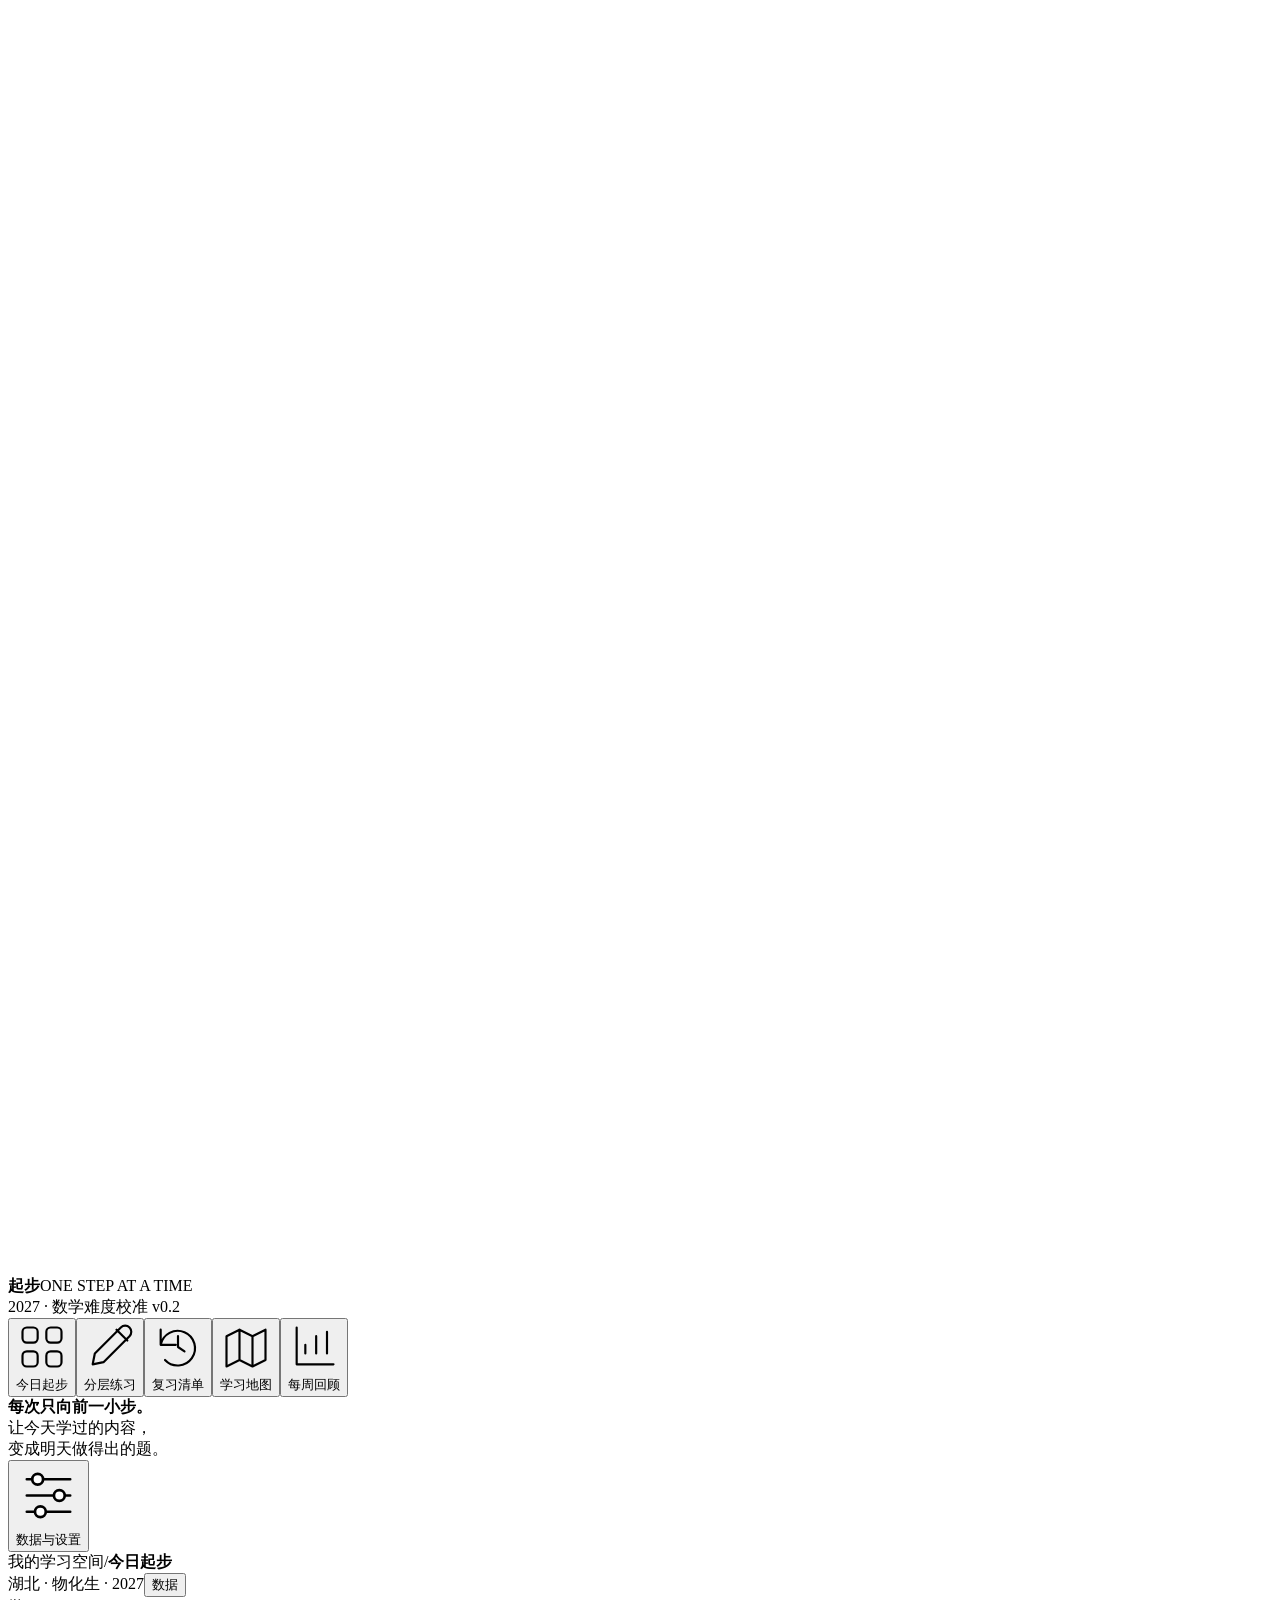
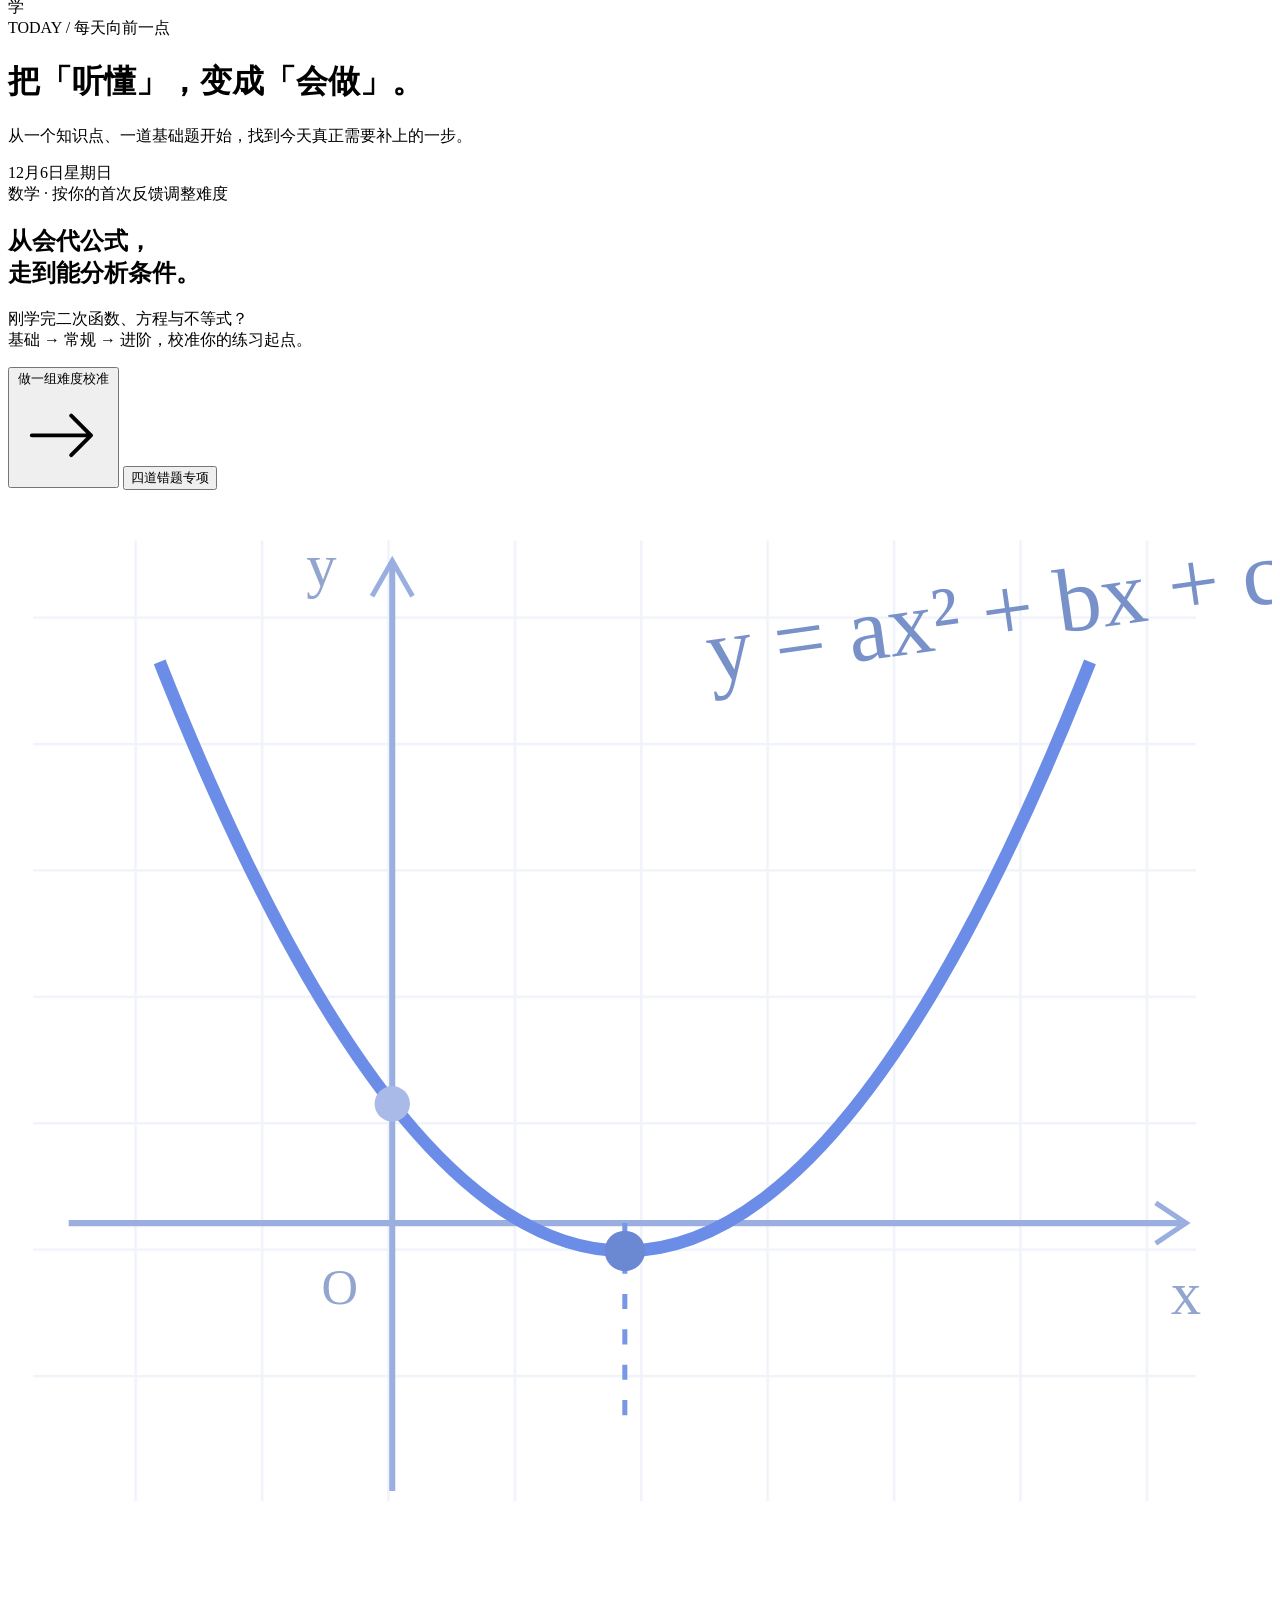
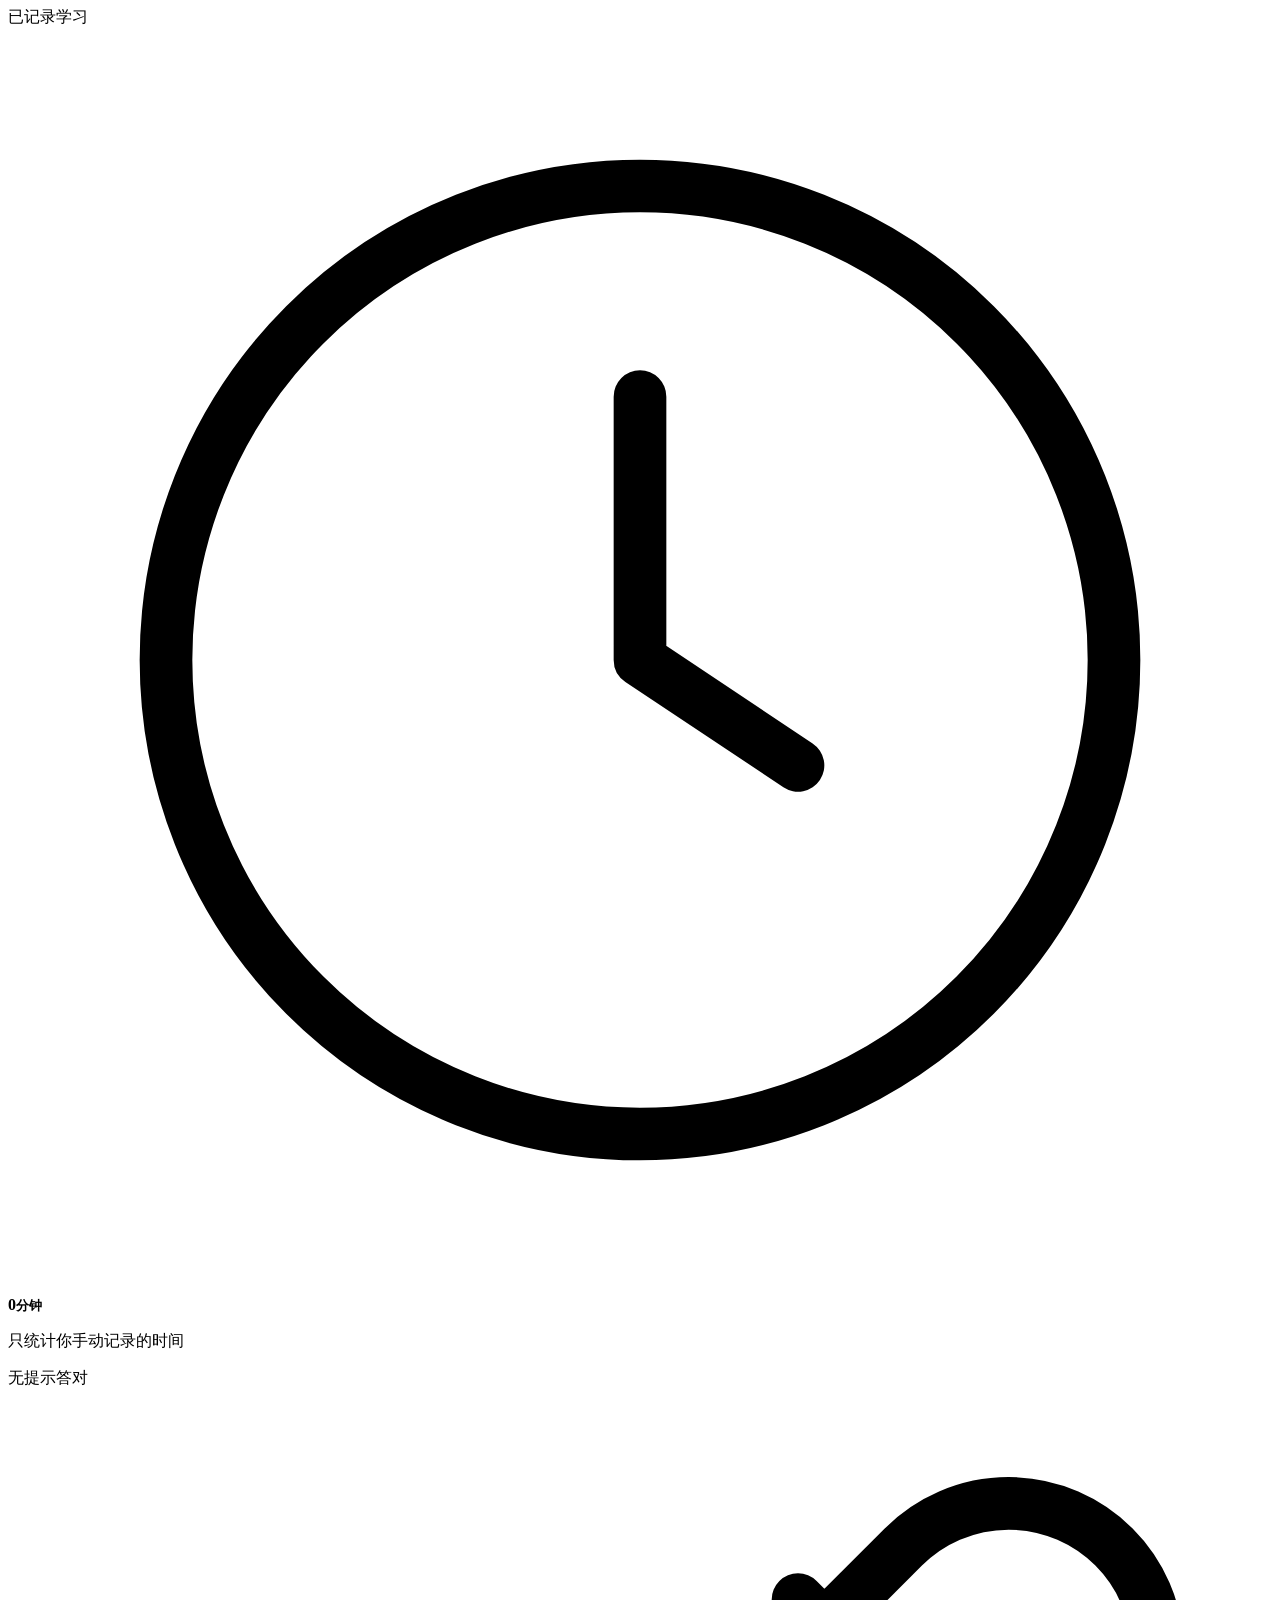
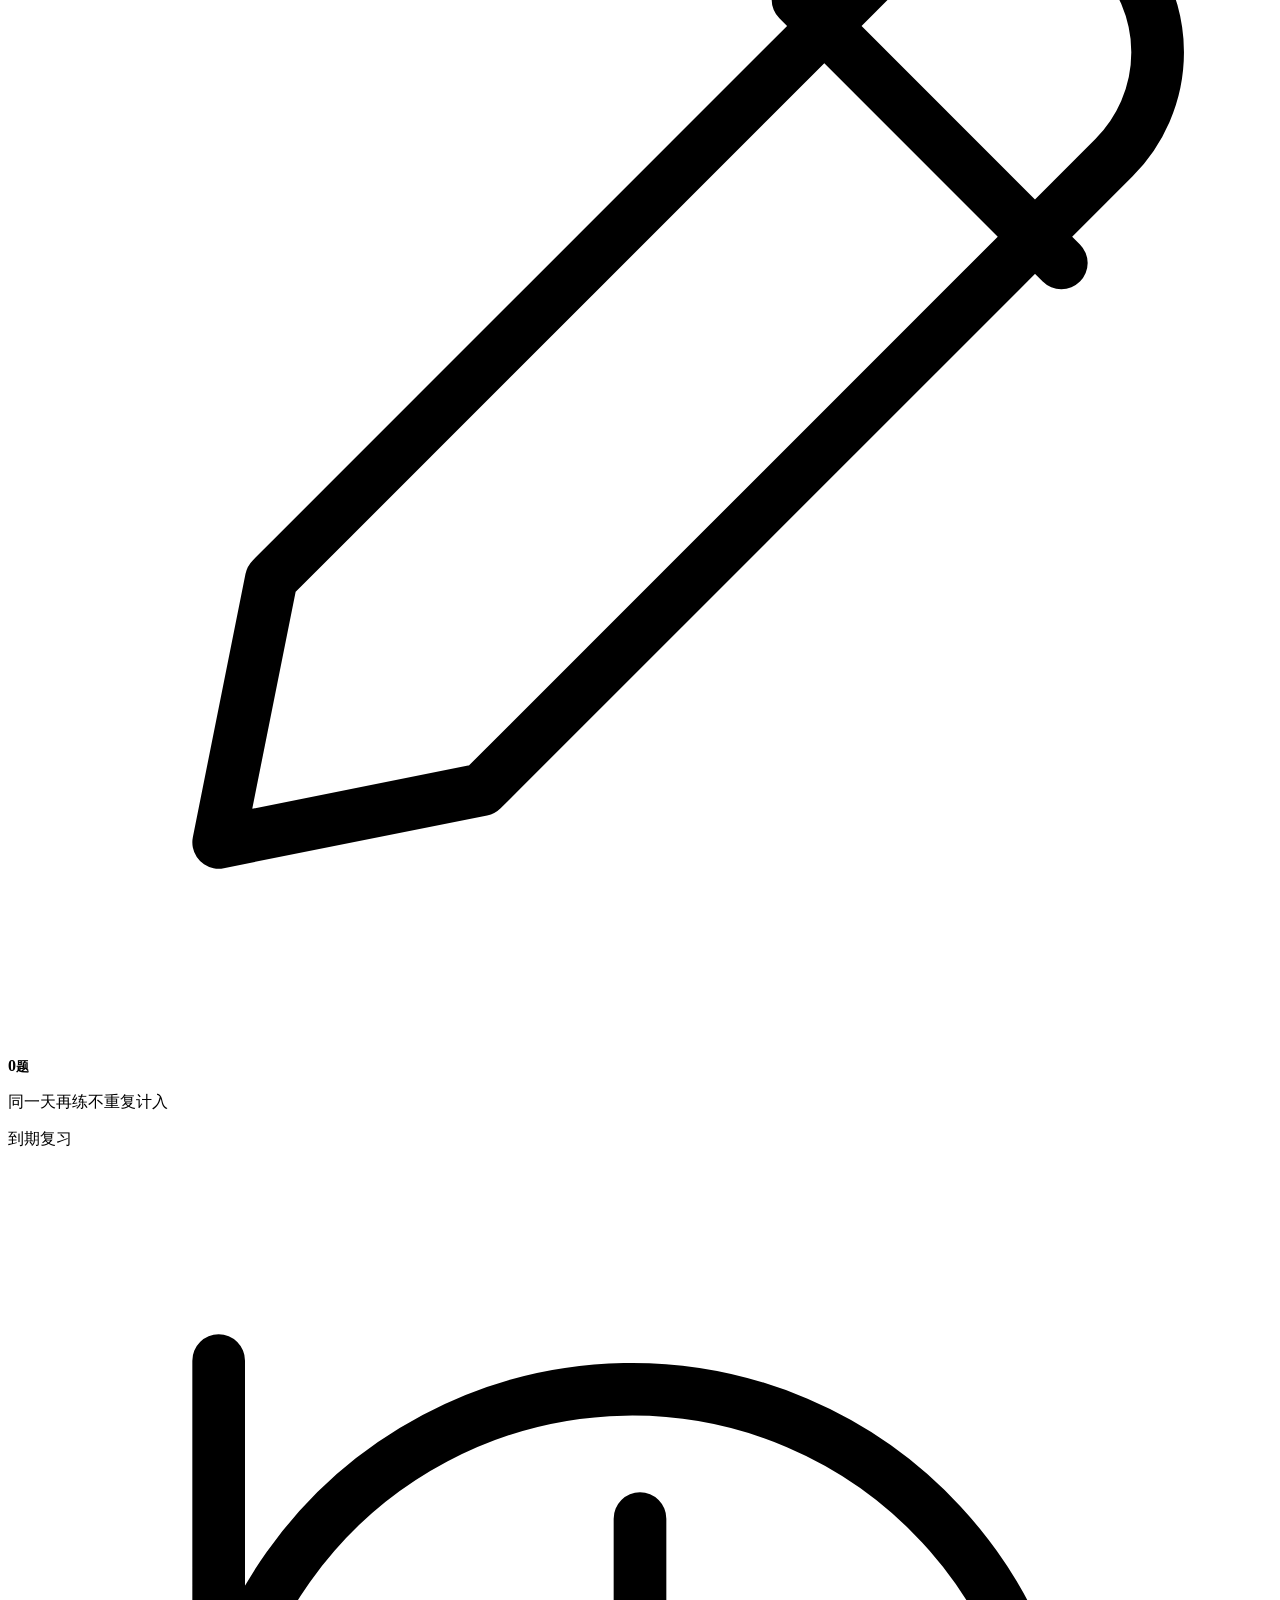
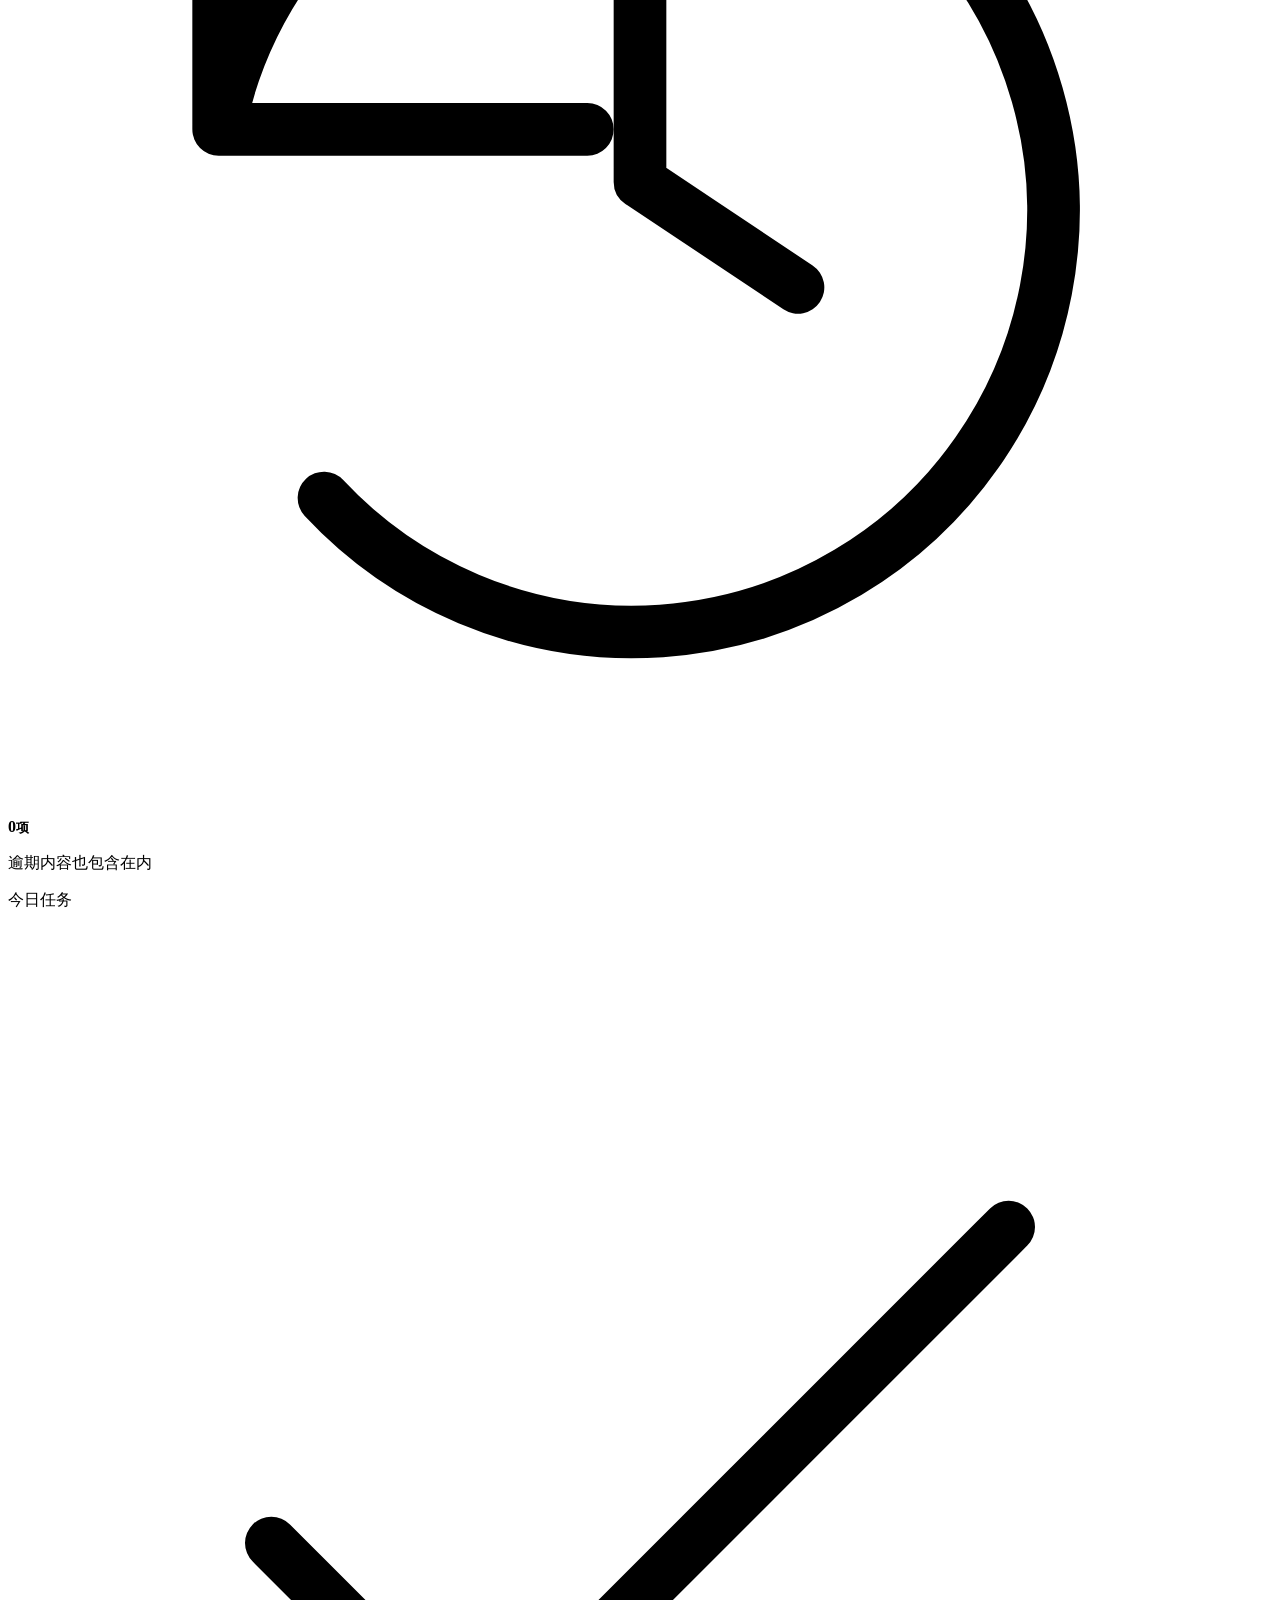
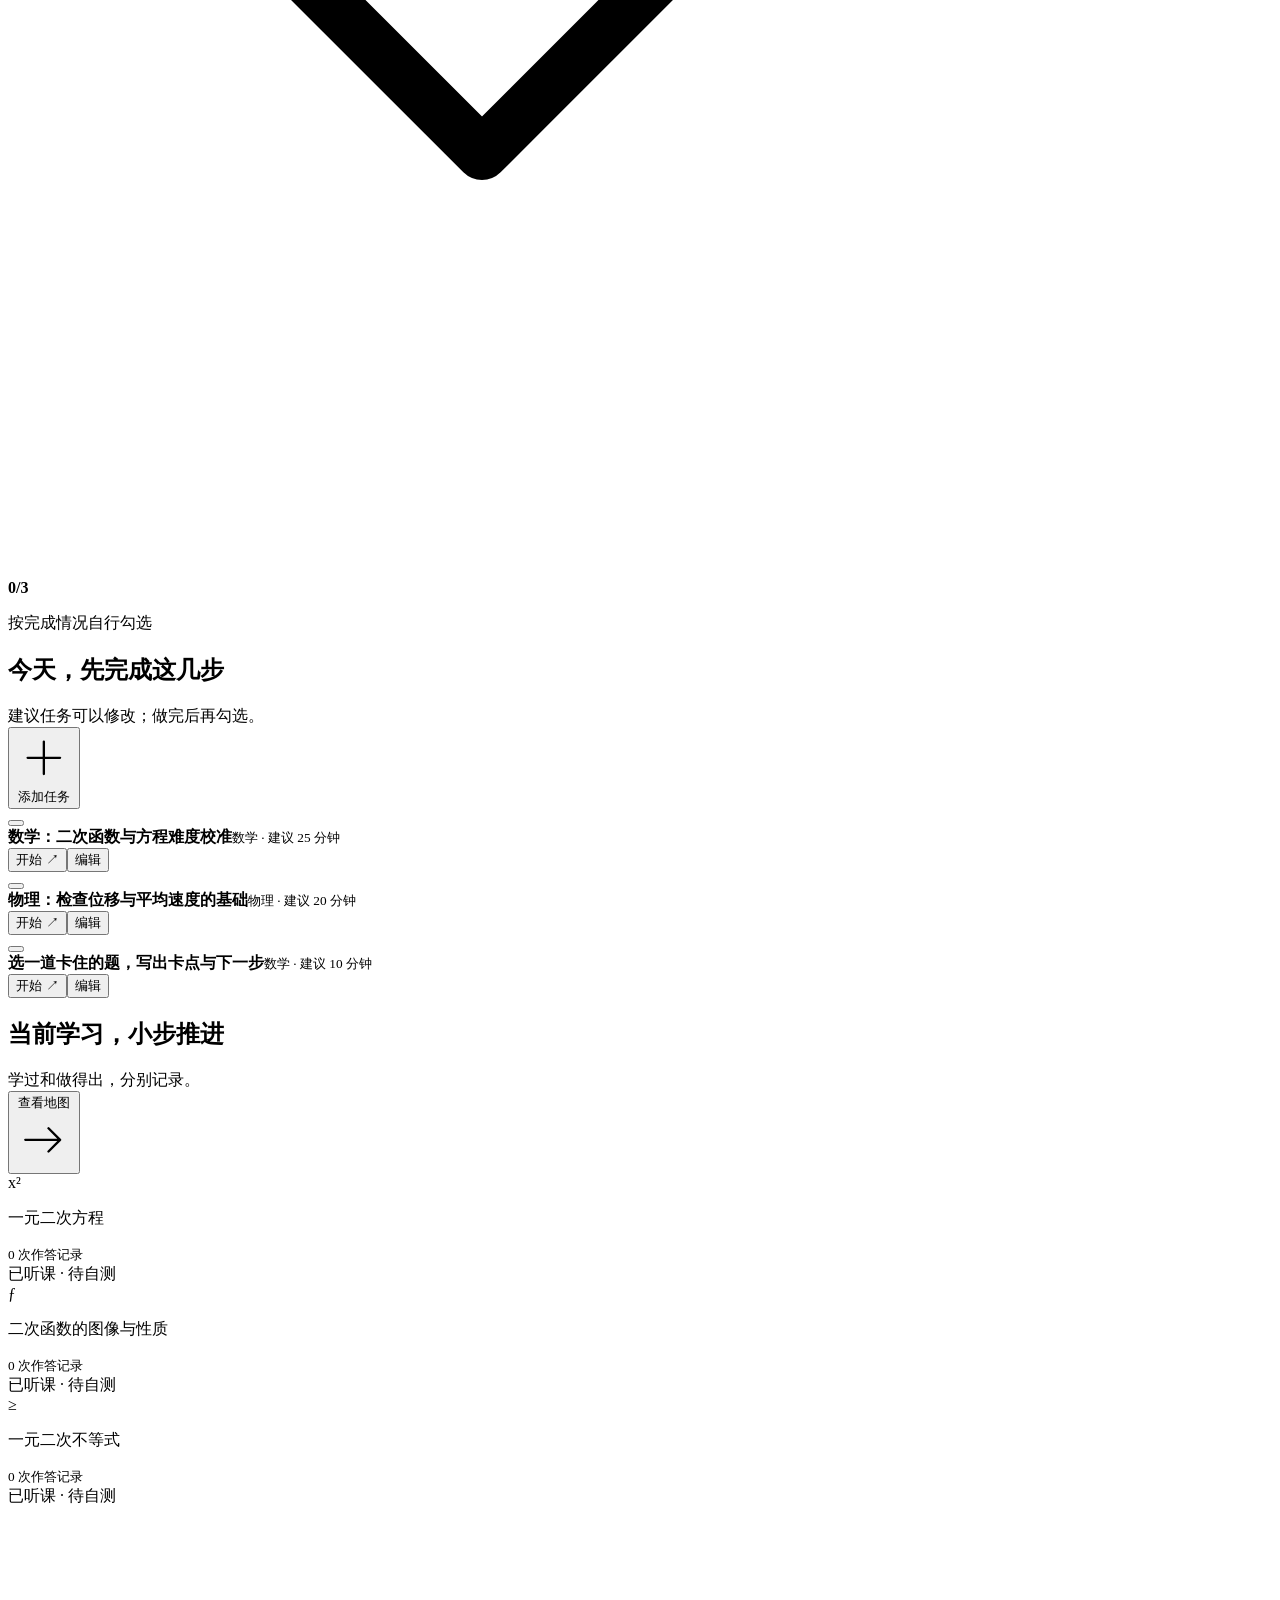
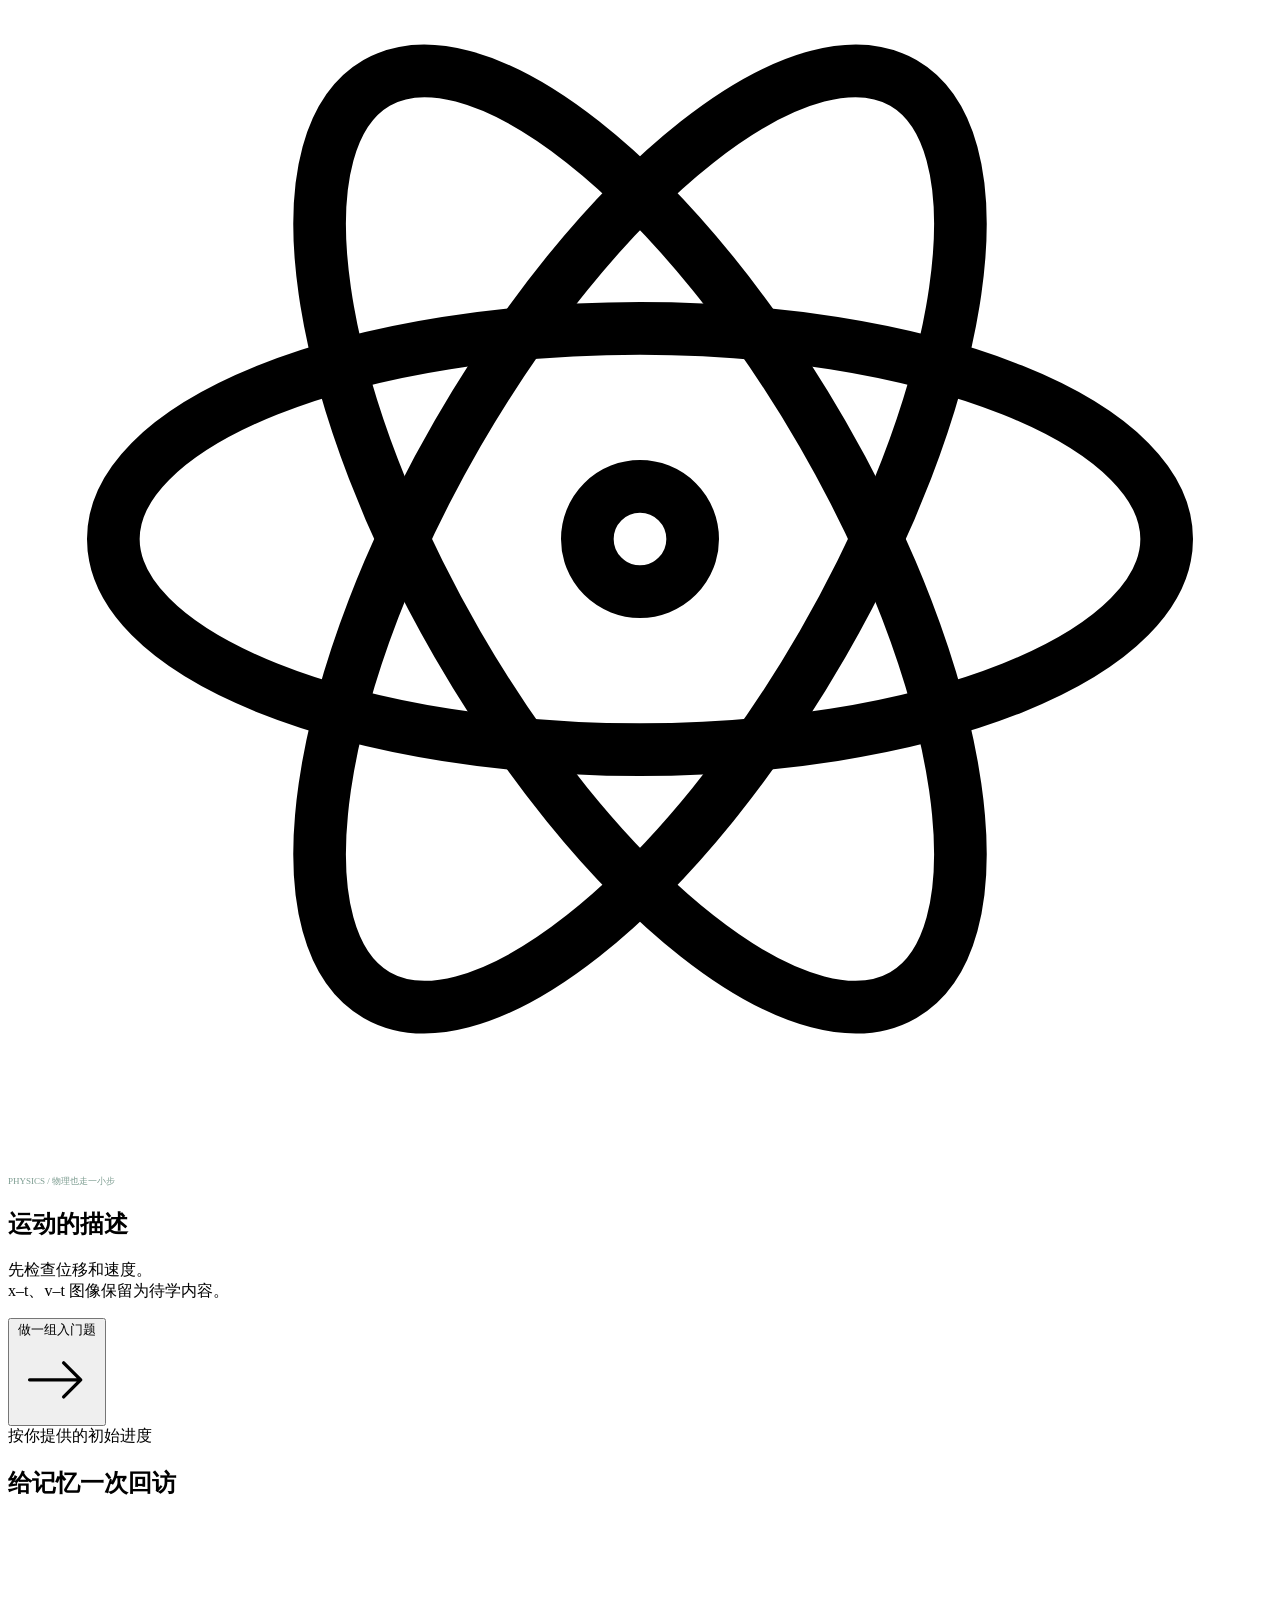
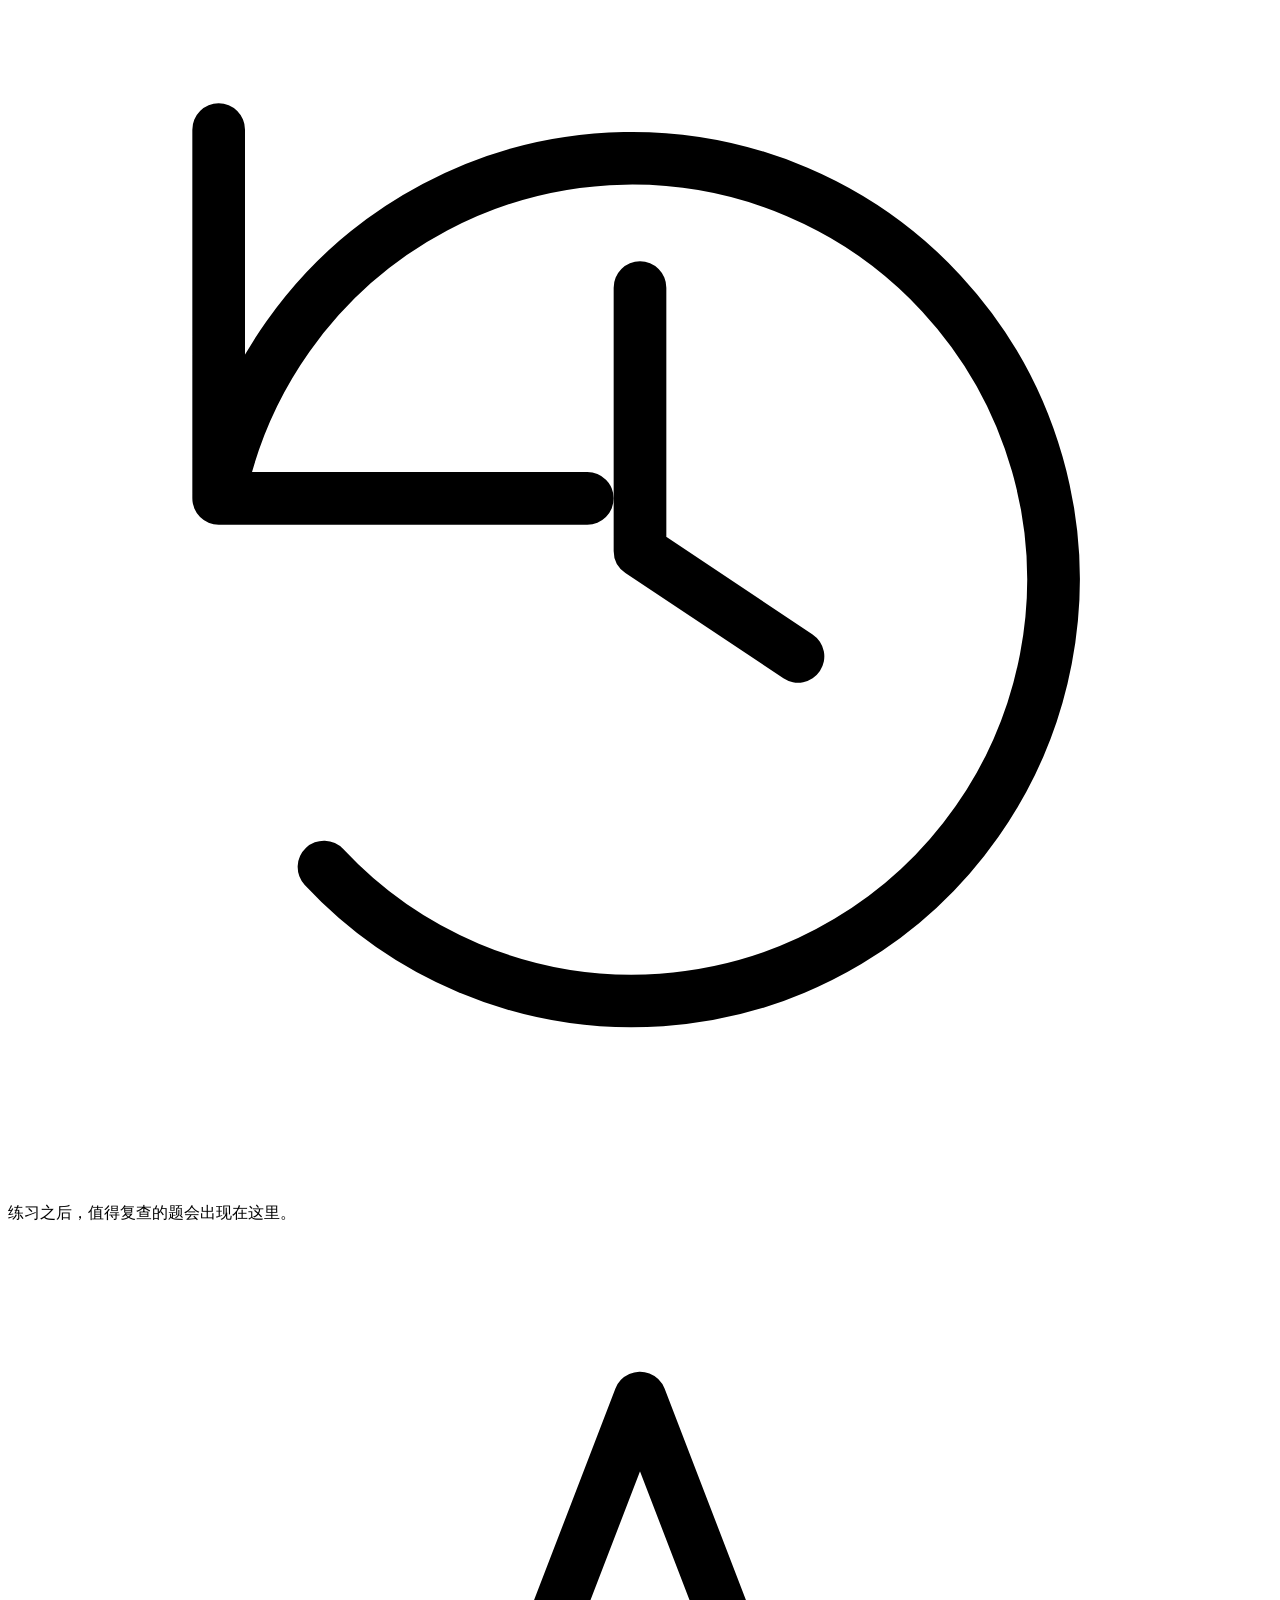
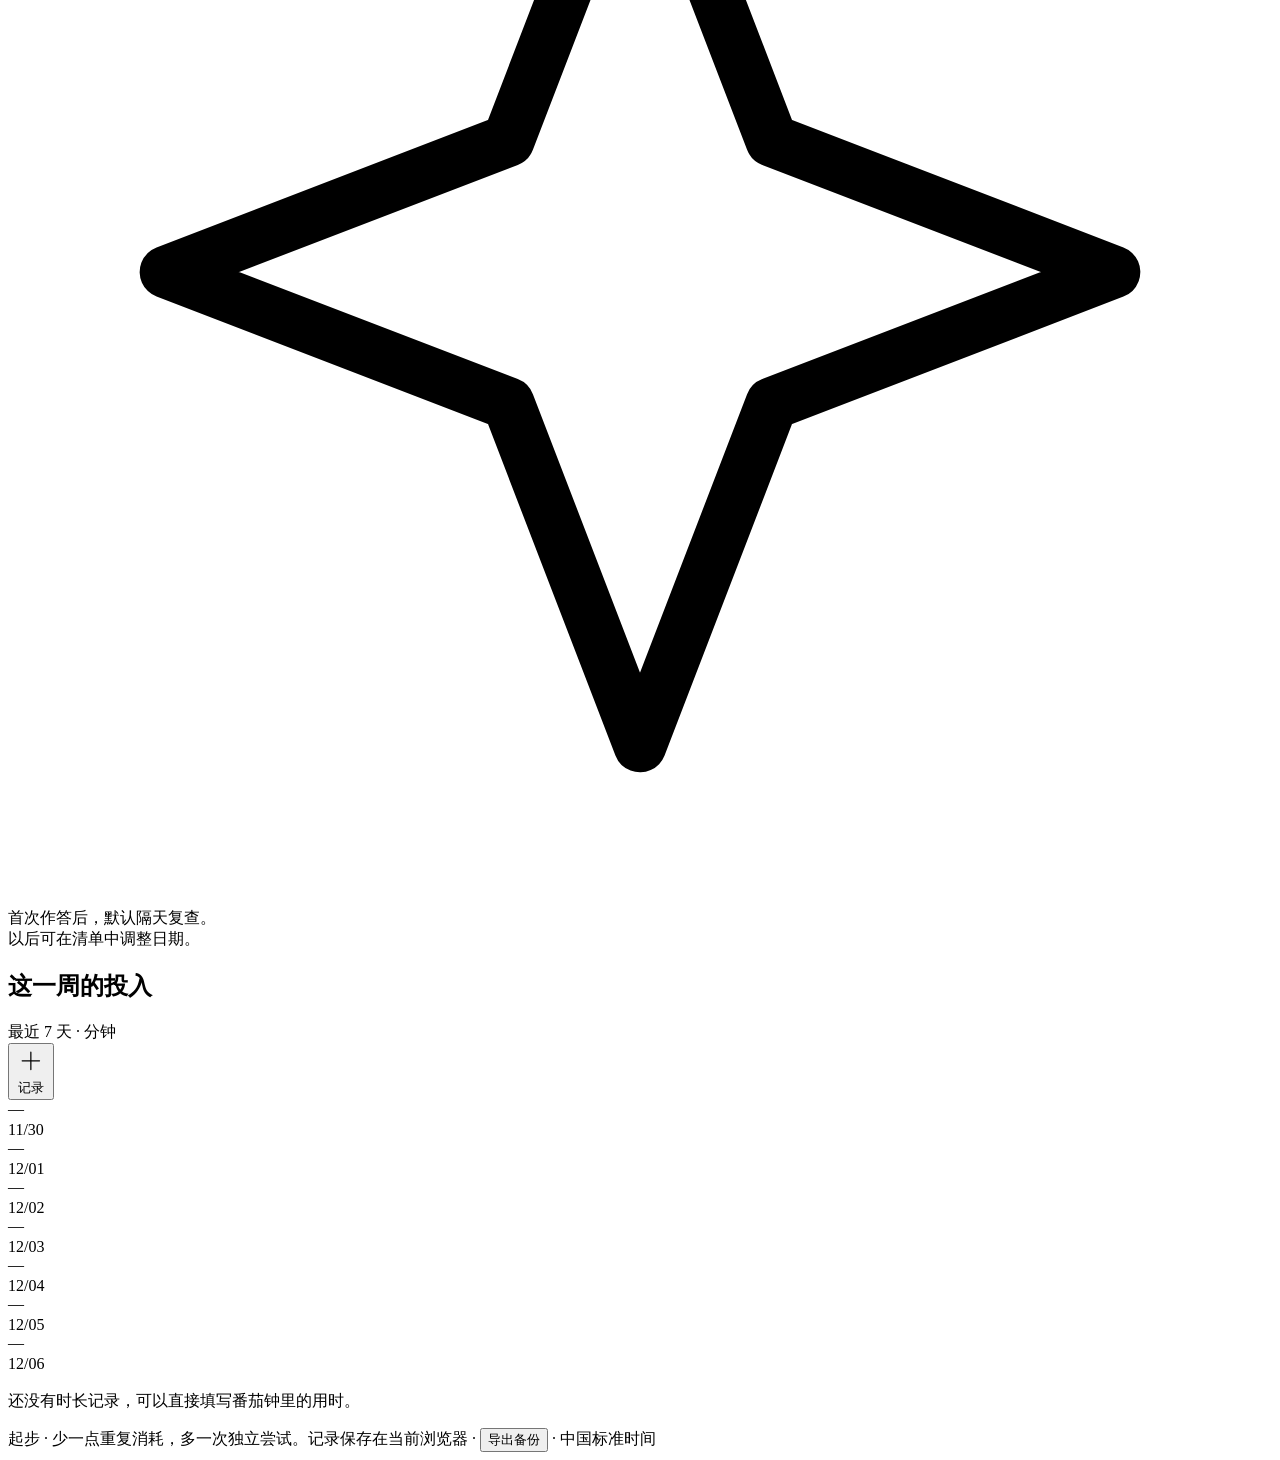
==== docs/index.html @ 3fcf8319 "Prepare study workspace: docs/index.html" ====
<!DOCTYPE html>
<html lang="zh-CN">
<head>
  <meta charset="UTF-8"><meta name="viewport" content="width=device-width,initial-scale=1">
  <meta name="theme-color" content="#3563ed">
  <meta name="description" content="为2027自学复读准备的学习台：从数学、物理基础练习开始，记录卡点，安排复查。">
  <title>起步 · 2027 自学复读学习台</title>
  <link rel="stylesheet" href="style.css">
</head>
<body>
  <div id="app"></div>
  <div id="toast" role="status" aria-live="polite"></div>
  <dialog id="modal" aria-labelledby="modal-title"></dialog>
  <script src="data.js"></script><script src="upgrade.js"></script><script src="engine.js"></script><script src="app.js"></script>
</body></html>
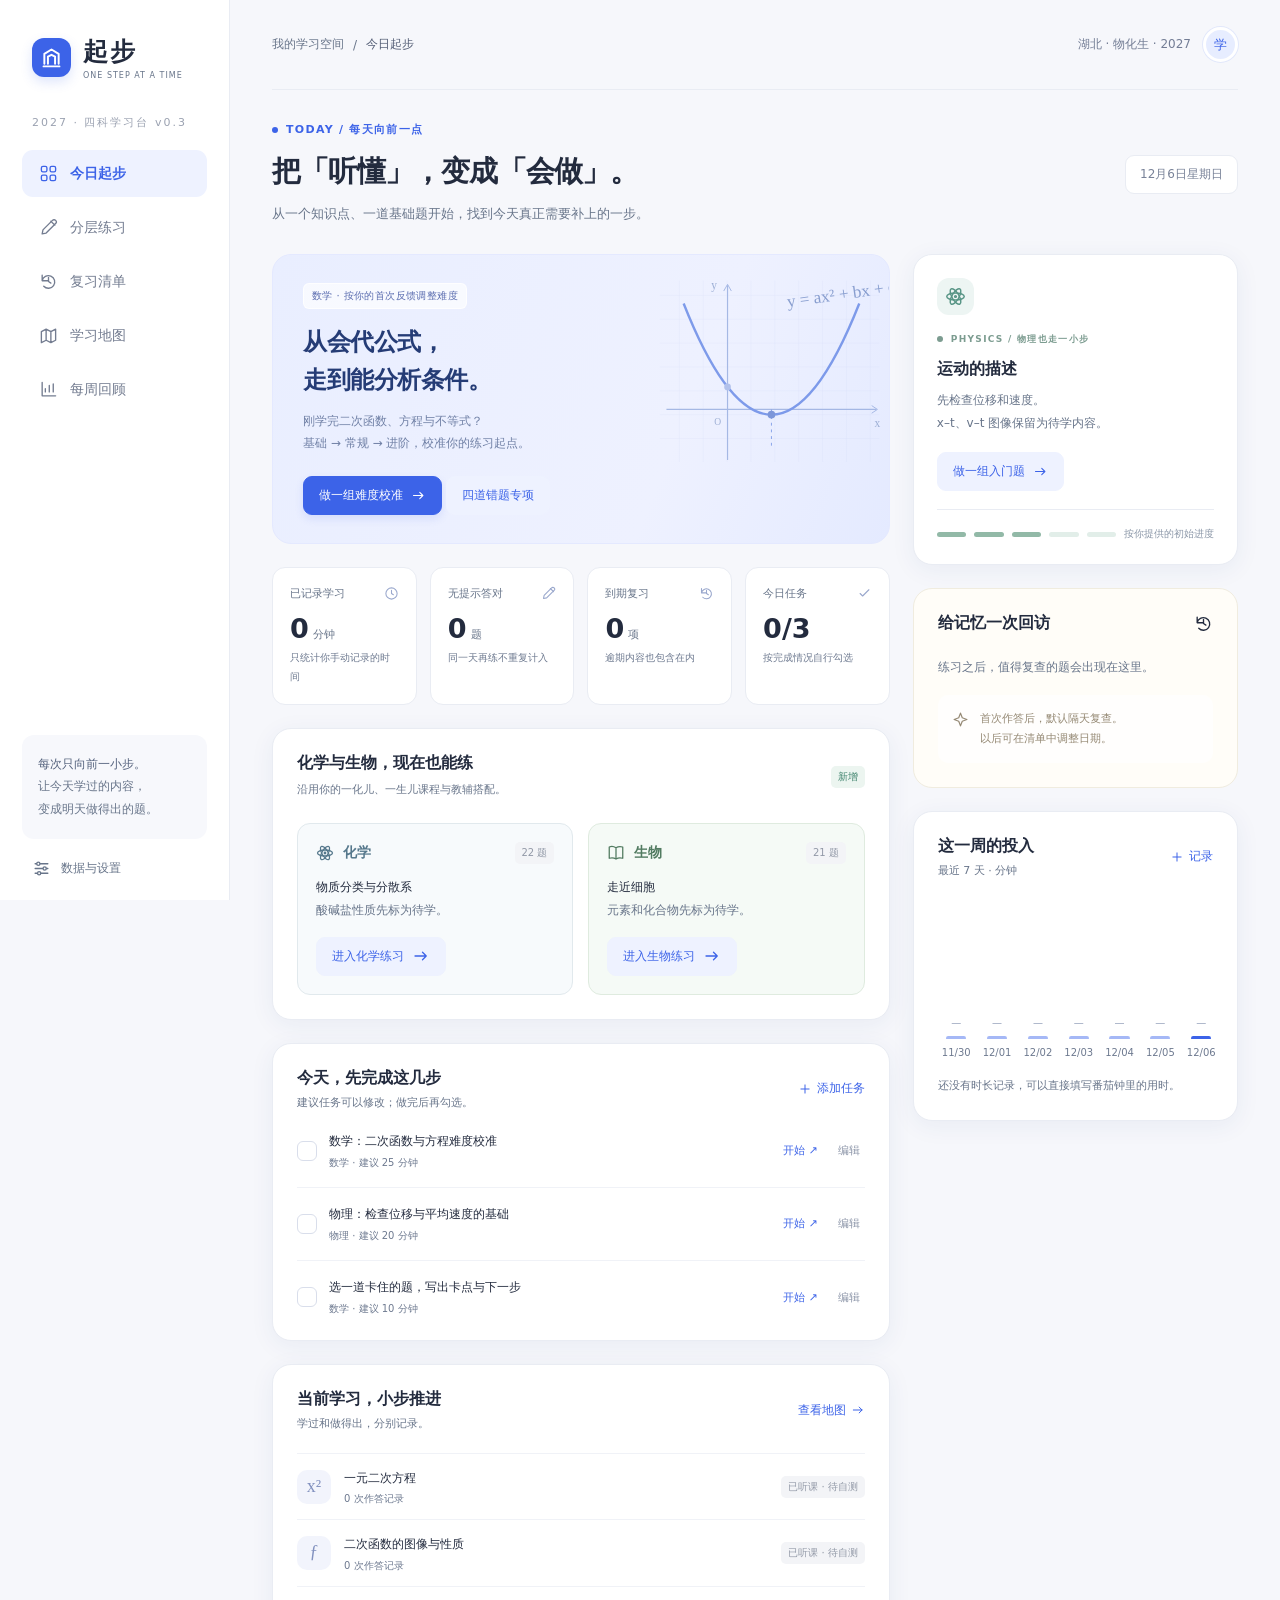
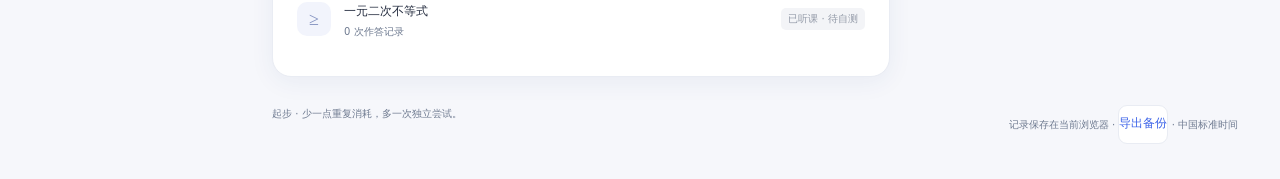
==== commit 919b2412: "Add chemistry and biology practice with progress and review support" ====
--- a/docs/index.html
+++ b/docs/index.html
@@ -3,13 +3,14 @@
 <head>
   <meta charset="UTF-8"><meta name="viewport" content="width=device-width,initial-scale=1">
   <meta name="theme-color" content="#3563ed">
-  <meta name="description" content="为2027自学复读准备的学习台：从数学、物理基础练习开始，记录卡点，安排复查。">
-  <title>起步 · 2027 自学复读学习台</title>
-  <link rel="stylesheet" href="style.css">
+  <meta name="description" content="为2027自学复读准备的学习台：数学、物理、化学、生物分层练习，记录卡点，安排复查。">
+  <title>起步 · 2027 四科学习台</title>
+  <link rel="stylesheet" href="style.css?v=0.3.0">
 </head>
 <body>
   <div id="app"></div>
   <div id="toast" role="status" aria-live="polite"></div>
   <dialog id="modal" aria-labelledby="modal-title"></dialog>
-  <script src="data.js"></script><script src="upgrade.js"></script><script src="engine.js"></script><script src="app.js"></script>
+  <script src="data.js?v=0.3.0"></script><script src="upgrade.js?v=0.3.0"></script><script src="sciences.js?v=0.3.0"></script><script src="engine.js?v=0.3.0"></script><script src="app.js?v=0.3.0"></script>
 </body></html>
+
--- a/docs/style.css
+++ b/docs/style.css
@@ -0,0 +1,10 @@
+:root{--bg:#f6f7fb;--paper:#fff;--ink:#232b3e;--muted:#68758a;--line:#e9ecf3;--blue:#3c63e8;--navy:#253c87;--light:#eef2ff;--green:#32836c;--amber:#ac752e;--radius:19px;--shadow:0 5px 25px #253c8710;font-family:Inter,"PingFang SC","Microsoft YaHei",system-ui,sans-serif;color:var(--ink);background:var(--bg);font-size:14px}
+*{box-sizing:border-box}body{margin:0}button,input,textarea,select{font:inherit}button,a,input,select,textarea{-webkit-tap-highlight-color:transparent}button{cursor:pointer}button{border:0;background:transparent;color:inherit}button:disabled{cursor:not-allowed;opacity:.5}a{color:var(--blue);text-decoration:none}button:focus-visible,a:focus-visible{outline:3px solid #859cf6;outline-offset:4px}input:focus,textarea:focus,select:focus{outline:2px solid #a8b9fa;border-color:var(--blue)}.app-shell{display:flex;min-height:100vh}.sidebar{width:230px;padding:35px 22px 22px;background:white;border-right:1px solid var(--line);position:fixed;inset:0 auto 0 0;display:flex;flex-direction:column;z-index:10}.brand{display:flex;align-items:center;gap:12px;padding:0 10px}.brandmark{width:39px;height:39px;background:var(--blue);border-radius:12px;display:grid;place-items:center;color:white;box-shadow:0 5px 12px #3c63e82b}.brandmark svg{width:25px;height:25px}.brand strong{font-size:25px;letter-spacing:2px}.brand span{display:block;font-size:8px;color:var(--muted);letter-spacing:1px;margin-top:3px;white-space:nowrap}.edition{margin:35px 10px 20px;font-size:11px;color:#9ba2b1;letter-spacing:2px}.nav{display:flex;flex-direction:column;gap:7px}.nav button{display:flex;align-items:center;gap:12px;padding:14px 17px;text-align:left;border-radius:11px;color:#737c90;white-space:nowrap;font-weight:500}.nav button.active{background:var(--light);color:var(--blue);font-weight:650}.nav button:hover{background:#f4f6fb}.nav svg,.icon{width:19px;height:19px;flex-shrink:0;stroke-width:1.7}.nav .count{margin-left:auto;background:white;border-radius:6px;font-size:11px;padding:2px 6px}.sidebar-bottom{margin-top:auto;padding-top:30px}.mini-note{padding:18px 16px;background:#f7f8fc;border-radius:12px;line-height:1.9;color:var(--muted);font-size:12px}.mini-note strong{color:#53617c;font-weight:500}.data-button{display:flex;align-items:center;gap:10px;color:var(--muted);padding:20px 10px 0;font-size:12px}.main{margin-left:230px;width:calc(100% - 230px);padding:0 42px 35px;max-width:1800px}.topbar{height:90px;display:flex;align-items:center;justify-content:space-between;border-bottom:1px solid var(--line);margin-bottom:32px}.breadcrumb{font-size:12px;color:var(--muted);display:flex;gap:9px;align-items:center}.breadcrumb strong{font-weight:500;color:#525c74}.profile{display:flex;align-items:center;gap:12px;font-size:12px;color:#737d95}.profile .avatar{width:35px;height:35px;display:grid;place-items:center;background:#e7edff;border:3px solid white;box-shadow:0 0 0 1px #e2e8fb;border-radius:50%;font-size:13px;color:var(--blue)}.eyebrow{font-size:11px;color:var(--blue);letter-spacing:1.3px;font-weight:650;margin-bottom:13px;display:flex;align-items:center;gap:8px}.eyebrow:before{content:"";width:6px;height:6px;border-radius:50%;background:currentColor}.page-heading{display:flex;align-items:center;justify-content:space-between;margin-bottom:27px;gap:18px}h1{font-size:29px;letter-spacing:-.8px;line-height:1.45;margin:0 0 10px;font-weight:650}h2{font-size:16px;margin:0;font-weight:650}h3{font-size:14px;margin:0;font-weight:600}p{line-height:1.85;margin:0}.sub{font-size:13px;color:var(--muted);line-height:1.9}.date-label{padding:10px 14px;border:1px solid var(--line);border-radius:9px;color:#788298;font-size:12px;background:white;white-space:nowrap}.card{background:white;border:1px solid var(--line);border-radius:var(--radius);padding:24px;box-shadow:var(--shadow)}.dashboard-columns{display:grid;grid-template-columns:minmax(0,1.9fr) minmax(285px,1fr);gap:23px}.stack{display:flex;flex-direction:column;gap:23px}.hero{position:relative;overflow:hidden;min-height:238px;padding:28px 30px;background:linear-gradient(112deg,#e9eeff,#eef1ff 65%,#e4eaff);border-color:#e4e9ff;box-shadow:none;display:flex;align-items:center}.hero-text{position:relative;z-index:1;width:66%}.pill{display:inline-flex;align-items:center;gap:6px;border-radius:6px;padding:5px 8px;font-size:10px;letter-spacing:.4px;background:#ffffffa6;color:#5b6db0;margin-bottom:14px;border:1px solid #ffffffbf}.hero h2{font-size:24px;letter-spacing:-.5px;line-height:1.6;margin-bottom:10px;color:#253c76}.hero p{color:#7080a6;font-size:12px;max-width:350px;line-height:1.9}.hero .btn{margin-top:21px}.hero-graph{position:absolute;right:-15px;top:16px;width:42%;height:210px;opacity:.86}.hero-graph text{font-family:Georgia,serif}.btn{display:inline-flex;align-items:center;justify-content:center;gap:8px;min-height:39px;border:1px solid var(--line);border-radius:9px;padding:9px 15px;background:white;font-weight:500;font-size:12px;transition:background .15s,transform .15s}.btn:hover{background:#f4f6fc;transform:translateY(-1px)}.btn.primary{background:var(--blue);color:white;border-color:var(--blue);box-shadow:0 4px 9px #3c63e820}.btn.primary:hover{background:#2b52d4}.btn.soft{background:var(--light);border-color:var(--light);color:var(--blue)}.btn.danger{color:#b85454}.btn svg{width:15px;height:15px}.text-btn{font-size:12px;color:var(--blue);display:inline-flex;align-items:center;gap:5px;padding:5px 0}.text-btn svg{width:14px;height:14px}.section-head{display:flex;justify-content:space-between;align-items:center;gap:15px;margin-bottom:22px}.section-head .hint{color:var(--muted);font-size:11px;margin-top:6px}.stats{display:grid;grid-template-columns:repeat(4,1fr);gap:13px}.stat{border-radius:13px;background:white;border:1px solid var(--line);padding:18px 17px}.stat-label{font-size:11px;color:var(--muted);display:flex;align-items:center;justify-content:space-between;gap:5px}.stat-label svg{width:15px;height:15px;color:#9aa8cd}.stat strong{font-size:27px;font-weight:600;display:block;margin-top:12px;font-variant-numeric:tabular-nums}.stat strong small{font-weight:400;font-size:11px;color:var(--muted);margin-left:4px}.stat p{font-size:10px;color:#6e7a90;margin-top:5px}.tasks{display:flex;flex-direction:column;gap:0}.task{display:flex;align-items:center;gap:12px;padding:17px 0;border-top:1px solid #f0f2f7}.task:first-child{border-top:0;padding-top:0}.task:last-child{padding-bottom:0}.check{width:20px;height:20px;border:1.5px solid #d9deeb;border-radius:6px;display:grid;place-items:center;flex-shrink:0;background:white}.check.done{background:#e8f3ef;color:var(--green);border-color:#b9dacc}.check svg{width:14px;height:14px}.task-copy{flex:1;min-width:0}.task-copy strong{font-size:12px;font-weight:500;line-height:1.6;display:block}.task-copy.completed strong{text-decoration:line-through;color:#a0a8b7}.task-copy small{display:block;font-size:10px;color:#6e7a90;margin-top:5px}.task-tools{display:flex;gap:10px;align-items:center}.task-tools>button{font-size:11px;color:#8d96a9;padding:5px}.task-tools>button.launch{color:var(--blue)}.tag{font-size:10px;background:#f2f4fa;color:#7c86a0;border-radius:5px;padding:4px 7px;white-space:nowrap;display:inline-flex;align-items:center;gap:4px}.tag.blue{background:#edf1ff;color:#5876d2}.tag.amber{background:#fcf4e8;color:#ae803e}.tag.green{background:#ecf5f0;color:#40846e}.tag.quiet{background:#f3f4f7;color:#9299a7}.physics-card{padding:23px}.subject-icon{width:37px;height:37px;border-radius:12px;display:grid;place-items:center;background:#edf5f3;color:#589586;margin-bottom:18px}.subject-icon svg{width:21px;height:21px}.physics-card h2{font-size:16px;margin-bottom:9px}.physics-card .sub{font-size:12px;margin:9px 0 18px}.mini-step{margin-top:18px;border-top:1px solid var(--line);padding-top:17px;display:flex;gap:8px;align-items:center;color:#8a96a7;font-size:10px}.mini-step i{height:5px;background:#e2eee9;border-radius:5px;flex:1}.mini-step i.learned{background:#92b9a7}.review-card{background:#fffdf8;border-color:#f0ecdf;box-shadow:none}.review-card .sub{font-size:12px;margin:12px 0 16px}.empty-line{display:flex;gap:11px;align-items:flex-start;padding:14px;border-radius:10px;background:#ffffffb0;color:#958974;font-size:11px;line-height:1.8}.empty-line svg{width:17px;height:17px;flex-shrink:0;margin-top:2px}.progress-row{display:flex;gap:13px;align-items:center;padding:13px 0;border-top:1px solid #f0f2f7}.progress-row:first-of-type{border-top:0}.topic-symbol{height:34px;width:34px;display:grid;place-items:center;border-radius:10px;background:#f2f4fc;color:#8291bf;font-family:Georgia,serif;font-size:18px;flex-shrink:0}.progress-copy{flex:1;min-width:0}.progress-copy p{font-size:12px}.progress-copy small{font-size:10px;color:#6e7a90}.footer{display:flex;justify-content:space-between;margin-top:28px;font-size:10px;color:#6e7a90;gap:20px;line-height:1.8}.two-col{display:grid;grid-template-columns:minmax(0,1.8fr) minmax(260px,1fr);gap:23px}.tabs{display:flex;gap:5px;padding:4px;background:#eef0f6;border-radius:10px;width:fit-content;margin-bottom:23px}.tabs button{padding:10px 22px;border-radius:7px;font-size:12px;color:#8890a2}.tabs button.active{background:white;color:var(--blue);box-shadow:0 2px 6px #2439760d}.topic-grid{display:grid;grid-template-columns:repeat(3,minmax(0,1fr));gap:18px}.topic-card{display:flex;flex-direction:column;min-height:237px}.topic-card h2{font-size:15px;margin:15px 0 10px}.topic-card .sub{font-size:12px;flex:1}.topic-card .card-actions{margin-top:20px;display:flex;align-items:center;justify-content:space-between;gap:10px}.topic-card .card-actions small{font-size:10px;color:#6e7a90}.notice{padding:15px 18px;background:#eef2fe;border-radius:11px;color:#7382aa;font-size:12px;line-height:1.9;margin-bottom:22px}.notice.amber{background:#fff7e9;color:#a2814f}.question-card{padding:28px 32px}.question-meta{display:flex;justify-content:space-between;align-items:center;margin-bottom:28px;gap:10px}.question-num{font-size:11px;color:#98a0b3}.question-prompt{font-size:20px;line-height:1.9;font-weight:550;margin-bottom:25px}.options{display:flex;flex-direction:column;gap:12px}.option{display:flex;gap:15px;align-items:center;text-align:left;border:1px solid var(--line);border-radius:11px;padding:17px;font-size:14px;line-height:1.7}.option:hover{background:#f9faff;border-color:#ccd7f9}.option.selected{background:#eff3ff;border-color:#91a9f7;color:#3556b3}.option.correct{background:#eff8f3;border-color:#87baa5;color:#36816a}.option.wrong{background:#fcf2ef;border-color:#deb0a4;color:#aa6253}.option-letter{height:26px;width:26px;flex-shrink:0;border:1px solid #e3e8f1;border-radius:7px;display:grid;place-items:center;font-size:12px;color:#8993a9}.question-bottom{display:flex;justify-content:space-between;align-items:center;gap:10px;margin-top:27px}.question-bottom .btn{font-size:12px}.hint-box{background:#f8f9fd;border:1px solid #edf0f8;border-radius:11px;padding:15px;margin-top:14px;font-size:13px;line-height:1.9;color:#6e7d9e}.hint-box strong{font-size:11px;color:#8899bd;display:block;margin-bottom:5px}.result-box{padding:20px;border-radius:12px;background:#f2f7f4;margin-top:22px;border:1px solid #dcebe2}.result-box.wrong{background:#fff8ef;border-color:#f1e5d5}.result-box h3{margin-bottom:10px;color:#477a65}.result-box.wrong h3{color:#9f7b44}.result-box p{font-size:13px}.result-box .sub{font-size:11px;margin-top:10px}.field{display:flex;flex-direction:column;gap:8px;margin:17px 0}.field label{font-size:12px;color:#65718a}.field input,.field textarea,.field select{width:100%;border:1px solid #e0e5ef;background:white;border-radius:8px;padding:11px 12px;color:#45516a;font-size:13px;line-height:1.7}.field textarea{resize:vertical;min-height:87px}.field small{font-size:11px;color:#6e7a90;line-height:1.7}.row-fields{display:grid;grid-template-columns:1fr 1fr;gap:16px}.form-actions{display:flex;justify-content:flex-end;gap:10px;margin-top:22px}.help-card h3{font-size:14px;margin-bottom:12px}.help-card p,.help-card li{font-size:12px;color:#8590a6;line-height:2}.help-card ol{padding-left:18px;margin-bottom:0}.help-card hr{border:0;border-top:1px solid var(--line);margin:20px 0}.session-bar{height:4px;background:#e7ecfa;border-radius:10px;overflow:hidden;margin-bottom:25px}.session-bar span{height:100%;display:block;background:#7792f0;transition:width .3s}.summary-icon{width:55px;height:55px;border-radius:50%;background:#eaf4ef;color:#59927a;display:grid;place-items:center;margin:5px auto 20px}.summary-icon svg{width:27px;height:27px}.session-summary{text-align:center;padding:35px}.session-summary h2{font-size:23px;margin-bottom:13px}.summary-stats{display:flex;justify-content:center;gap:45px;margin:28px 0}.summary-stats strong{display:block;font-size:28px;color:#3b5db6}.summary-stats small{display:block;font-size:11px;color:#6e7a90;margin-top:8px}.review-list{display:flex;flex-direction:column;gap:15px}.review-item{display:flex;gap:18px;align-items:center}.review-item .copy{flex:1;min-width:0}.review-item .copy h3{line-height:1.7;margin-bottom:8px}.review-item p{font-size:12px;color:#919aad;overflow-wrap:anywhere}.empty{padding:45px 25px;text-align:center}.empty .empty-symbol{font-size:30px;color:#a5b4d6;margin-bottom:18px}.empty h3{margin-bottom:10px}.empty p{font-size:12px;color:#6e7a90;max-width:420px;margin:0 auto 19px;line-height:1.9}.map-row{display:grid;grid-template-columns:35px minmax(0,1fr) 140px 118px;gap:16px;align-items:center;padding:20px 0;border-top:1px solid var(--line)}.map-row:first-child{border-top:0}.map-row p{font-size:13px}.map-row small{display:block;font-size:11px;color:#6e7a90;margin-top:5px;line-height:1.7}.map-row select{font-size:11px;color:#8390a8;border:1px solid var(--line);background:white;border-radius:7px;padding:8px;max-width:140px}.circle-num{border:1px solid #e3e8f1;border-radius:50%;width:30px;height:30px;display:grid;place-items:center;color:#9ba8c1;font-size:11px}.weekly-chart{display:flex;gap:12px;height:155px;align-items:flex-end;margin-top:25px;padding:10px 4px 0}.chart-col{height:100%;flex:1;display:flex;flex-direction:column;align-items:center;justify-content:flex-end;gap:8px}.chart-value{font-size:10px;color:#96a2bc}.chart-bar{width:min(32px,70%);min-height:3px;background:#a5b8f6;border-radius:5px 5px 2px 2px}.chart-col:last-child .chart-bar{background:var(--blue)}.chart-label{font-size:10px;color:#6e7a90}.breakdown{display:flex;gap:6px;height:9px;border-radius:10px;overflow:hidden;margin:22px 0 16px;background:#f0f2f7}.legend{display:flex;gap:15px;flex-wrap:wrap;font-size:11px;color:#6e7a90}.legend i{width:6px;height:6px;border-radius:50%;display:inline-block;margin-right:5px}.log-row{display:flex;align-items:center;gap:12px;border-bottom:1px solid #f0f2f7;padding:13px 0;font-size:12px}.log-row:last-child{border:0}.log-row span{color:#6e7a90}.log-row strong{font-weight:500;flex:1}.log-row small{font-size:11px;color:#6e7a90}.log-row button{color:#a4adbd;padding:5px}.log-row svg{width:13px;height:13px}.data-grid{display:grid;grid-template-columns:1fr 1fr;gap:20px}.data-card p{font-size:12px;color:#8c96aa;margin:14px 0 22px}.data-card h3{display:flex;gap:10px;align-items:center}.data-card h3 svg{color:#7f98df}.danger-zone{margin-top:23px;border-color:#f1e2e2;box-shadow:none}dialog{width:min(570px,calc(100% - 30px));border:1px solid var(--line);border-radius:18px;padding:28px;color:var(--ink);box-shadow:0 22px 100px #17285340;max-height:90vh}dialog::backdrop{background:#202e4a69;backdrop-filter:blur(3px)}.modal-head{display:flex;justify-content:space-between;align-items:center;margin-bottom:20px}.modal-head h2{font-size:18px}.modal-head button{color:#6e7a90;padding:3px;font-size:22px}dialog p{font-size:13px;color:#8994a9}#toast{position:fixed;bottom:25px;left:calc(50% + 95px);transform:translate(-50%,20px);background:#293952;color:white;border-radius:10px;padding:13px 23px;box-shadow:0 4px 30px #29395230;z-index:100;opacity:0;pointer-events:none;transition:.2s;max-width:80vw;font-size:12px;line-height:1.8}#toast.show{opacity:1;transform:translate(-50%,0)}.save-warning{padding:12px;background:#fff2e6;color:#a66c3b;font-size:12px;line-height:1.8;border-radius:8px;margin-bottom:20px}.phone-only{display:none}.preview-question{font-size:13px;color:#7f8aa1;margin:8px 0 15px}.outcome-note{white-space:pre-wrap;overflow-wrap:anywhere}.muted{color:var(--muted)}.spaced{margin-top:23px}.mb{margin-bottom:20px}.small{font-size:11px}.summary-list{text-align:left;max-width:520px;margin:0 auto 25px}.summary-list>div{padding:12px 0;border-bottom:1px solid var(--line);display:flex;justify-content:space-between;font-size:12px;gap:15px}.bar-label{font-size:11px;color:#6e7a90;margin:18px 0}.topic-warning{font-size:10px;color:#9ca5b6;margin-top:13px;line-height:1.8}
+@media(min-width:1450px){.main{padding-left:55px;padding-right:55px}.dashboard-columns{grid-template-columns:minmax(0,2.1fr) minmax(310px,1fr)}.hero{min-height:260px}.hero h2{font-size:27px}}
+@media(max-width:1150px){.sidebar{width:195px;padding:30px 15px}.main{margin-left:195px;width:calc(100% - 195px);padding-left:25px;padding-right:25px}.dashboard-columns{grid-template-columns:minmax(0,1.6fr) minmax(250px,1fr);gap:17px}.stack{gap:17px}.hero{padding:23px}.hero h2{font-size:21px}.hero-graph{right:-35px}.card{padding:20px}.stats{gap:8px}.stat{padding:15px 12px}.stat-label{font-size:10px}.topic-grid{grid-template-columns:repeat(2,minmax(0,1fr))}.two-col{grid-template-columns:minmax(0,1.5fr) minmax(240px,1fr);gap:17px}.task-tools{gap:5px}.map-row{grid-template-columns:30px 1fr 125px;gap:12px}.map-row>span.tag{grid-column:2}.map-row select{grid-column:3;grid-row:auto}.question-prompt{font-size:18px}}
+@media(max-width:850px){.sidebar{width:76px;padding:25px 10px}.brand{padding:0;justify-content:center}.brand>div:last-child,.edition,.nav button span,.sidebar-bottom{display:none}.nav{margin-top:40px}.nav button{padding:14px;justify-content:center}.nav button svg{width:21px;height:21px}.main{margin-left:76px;width:calc(100% - 76px);padding:0 22px 25px}.dashboard-columns,.two-col{grid-template-columns:1fr}.dashboard-columns>.stack:last-child{display:grid;grid-template-columns:1fr 1fr;align-items:start}.dashboard-columns>.stack:last-child>.card:last-child{grid-column:1/-1}.hero-text{width:65%}.hero-graph{right:10px}.topbar{height:74px;margin-bottom:25px}.page-heading{align-items:flex-start}h1{font-size:25px}.question-card{padding:24px}.data-grid{grid-template-columns:1fr 1fr}#toast{left:calc(50% + 30px)}.profile>span{display:none}}
+@media(max-width:560px){.sidebar{inset:auto 0 0;width:100%;height:65px;border-right:0;border-top:1px solid var(--line);padding:7px 6px;background:#ffffffed;backdrop-filter:blur(10px)}.brand{display:none}.nav{margin:0;display:flex;flex-direction:row;justify-content:space-around;gap:2px}.nav button{padding:6px 4px;gap:3px;flex-direction:column;flex:1;border-radius:7px}.nav button span{display:block;font-size:9px}.nav button .count{display:none}.nav button svg{width:18px;height:18px}.main{margin:0;width:100%;padding:0 16px 90px}.topbar{height:65px;margin-bottom:24px}.breadcrumb{font-size:11px}.profile .avatar{width:29px;height:29px;font-size:11px}.phone-only{display:block}.page-heading{margin-bottom:23px}.page-heading .date-label{display:none}h1{font-size:23px;letter-spacing:-.5px}.page-heading .sub{font-size:12px}.eyebrow{font-size:10px}.hero{padding:22px;min-height:245px}.hero-text{width:78%}.hero h2{font-size:22px}.hero p{max-width:225px;font-size:11px}.hero-graph{width:42%;right:-40px;opacity:.45;top:40px}.hero .btn{font-size:11px}.dashboard-columns>.stack:last-child{display:flex;align-items:stretch}.stats{grid-template-columns:1fr 1fr;gap:10px}.stat{padding:15px}.stat strong{font-size:25px;margin-top:8px}.stat-label{font-size:11px}.card{padding:20px}.section-head{margin-bottom:18px}.task{gap:10px}.task-copy strong{font-size:11px}.task-tools .tag{display:none}.task-tools>button.launch{font-size:10px}.task-tools>button{font-size:11px}.topic-grid,.data-grid{grid-template-columns:1fr}.topic-card{min-height:210px}.tabs{margin-bottom:20px}.tabs button{padding:9px 20px}.footer{flex-direction:column;gap:4px;font-size:9px}.question-prompt{font-size:17px}.question-card{padding:20px}.question-meta{margin-bottom:20px}.option{font-size:13px;padding:14px;gap:12px}.question-bottom{flex-wrap:wrap}.question-bottom .btn{font-size:11px}.review-item{align-items:flex-start;gap:10px;flex-wrap:wrap}.review-item .copy{min-width:65%}.review-item>.btn{margin-left:auto}.map-row{grid-template-columns:25px 1fr;gap:10px}.map-row select{grid-column:2}.map-row>span.tag{width:fit-content}.summary-stats{gap:25px}.session-summary{padding:27px 16px}.session-summary h2{font-size:20px}.row-fields{gap:12px}.page-heading>.btn{font-size:10px;padding:8px 10px;white-space:nowrap}#toast{left:50%;bottom:80px;max-width:92vw;width:max-content}.notice{font-size:11px}.mini-note{display:none}.phone-data{padding:0;color:var(--blue);font-size:11px}}
+.graph-presets{display:flex;gap:9px;flex-wrap:wrap;margin-bottom:20px}.graph-layout{display:grid;grid-template-columns:minmax(0,1.4fr) minmax(230px,1fr);gap:22px}.graph-layout svg{display:block;width:100%;max-width:520px}.graph-layout input[type=range]{padding:0;accent-color:#3c63e8}.graph-layout .hint-box{min-height:140px}.graph-layout .field{margin:12px 0}.tabs{flex-wrap:wrap;max-width:100%}.hero-text .btn.soft{margin-top:10px}.graph-presets .btn{font-size:12px}@media(max-width:750px){.graph-layout{grid-template-columns:1fr}.graph-layout svg{max-height:290px}.graph-presets .btn{padding:8px 10px}.tabs button{padding:9px 14px}}
+@media(max-width:850px){.phone-only{display:block}.phone-data{padding:0;color:var(--blue);font-size:11px}}
+
+.science-entry-grid{display:grid;grid-template-columns:1fr 1fr;gap:15px}.science-entry{border:1px solid #e1e9ed;border-radius:13px;padding:18px;background:#f7fafc}.science-entry.biology{background:#f5faf6;border-color:#dfebdf}.science-title{display:flex;align-items:center;gap:9px;margin-bottom:12px;color:#56788c}.science-title h3{flex:1}.biology .science-title{color:#527b61}.science-entry p{font-size:12px;line-height:1.9}.science-entry .btn{margin-top:15px}.science-entry .icon{width:18px;height:18px}@media(max-width:560px){.science-entry-grid{grid-template-columns:1fr}.science-entry{padding:16px}}
